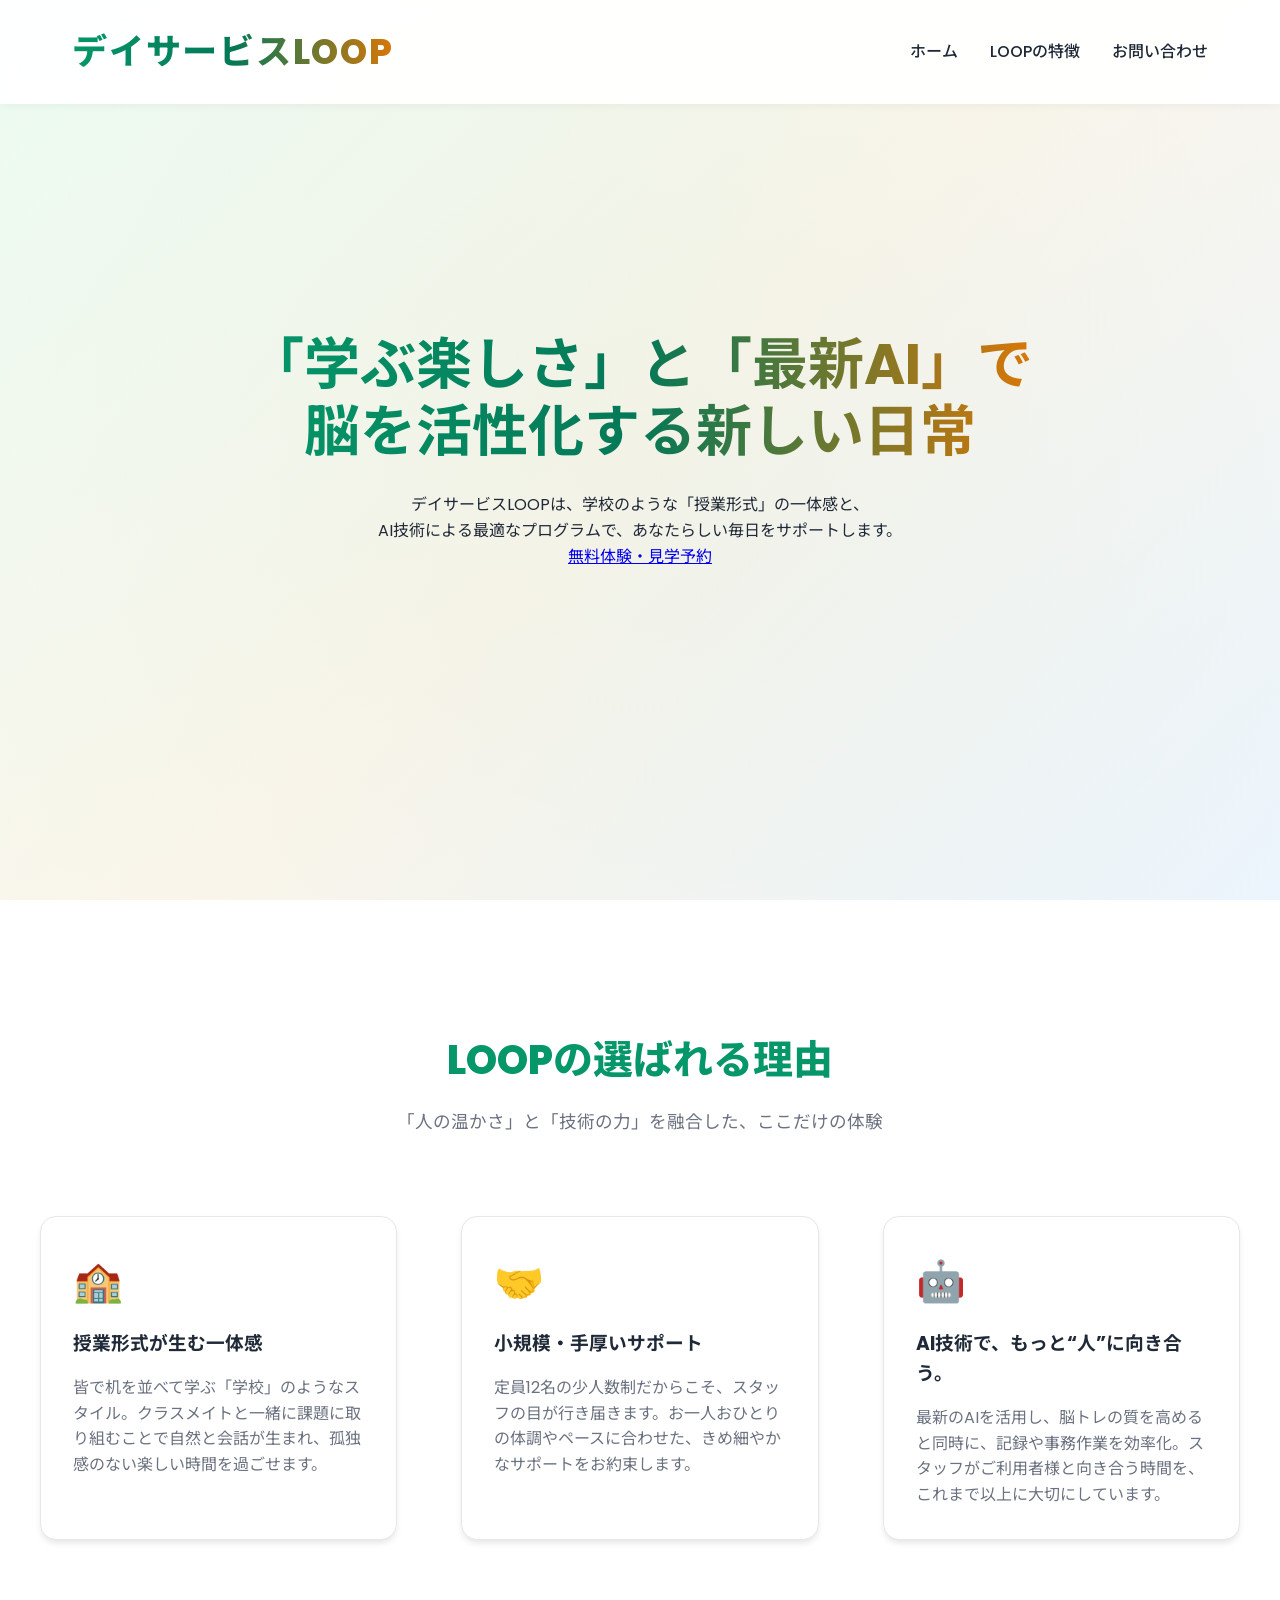
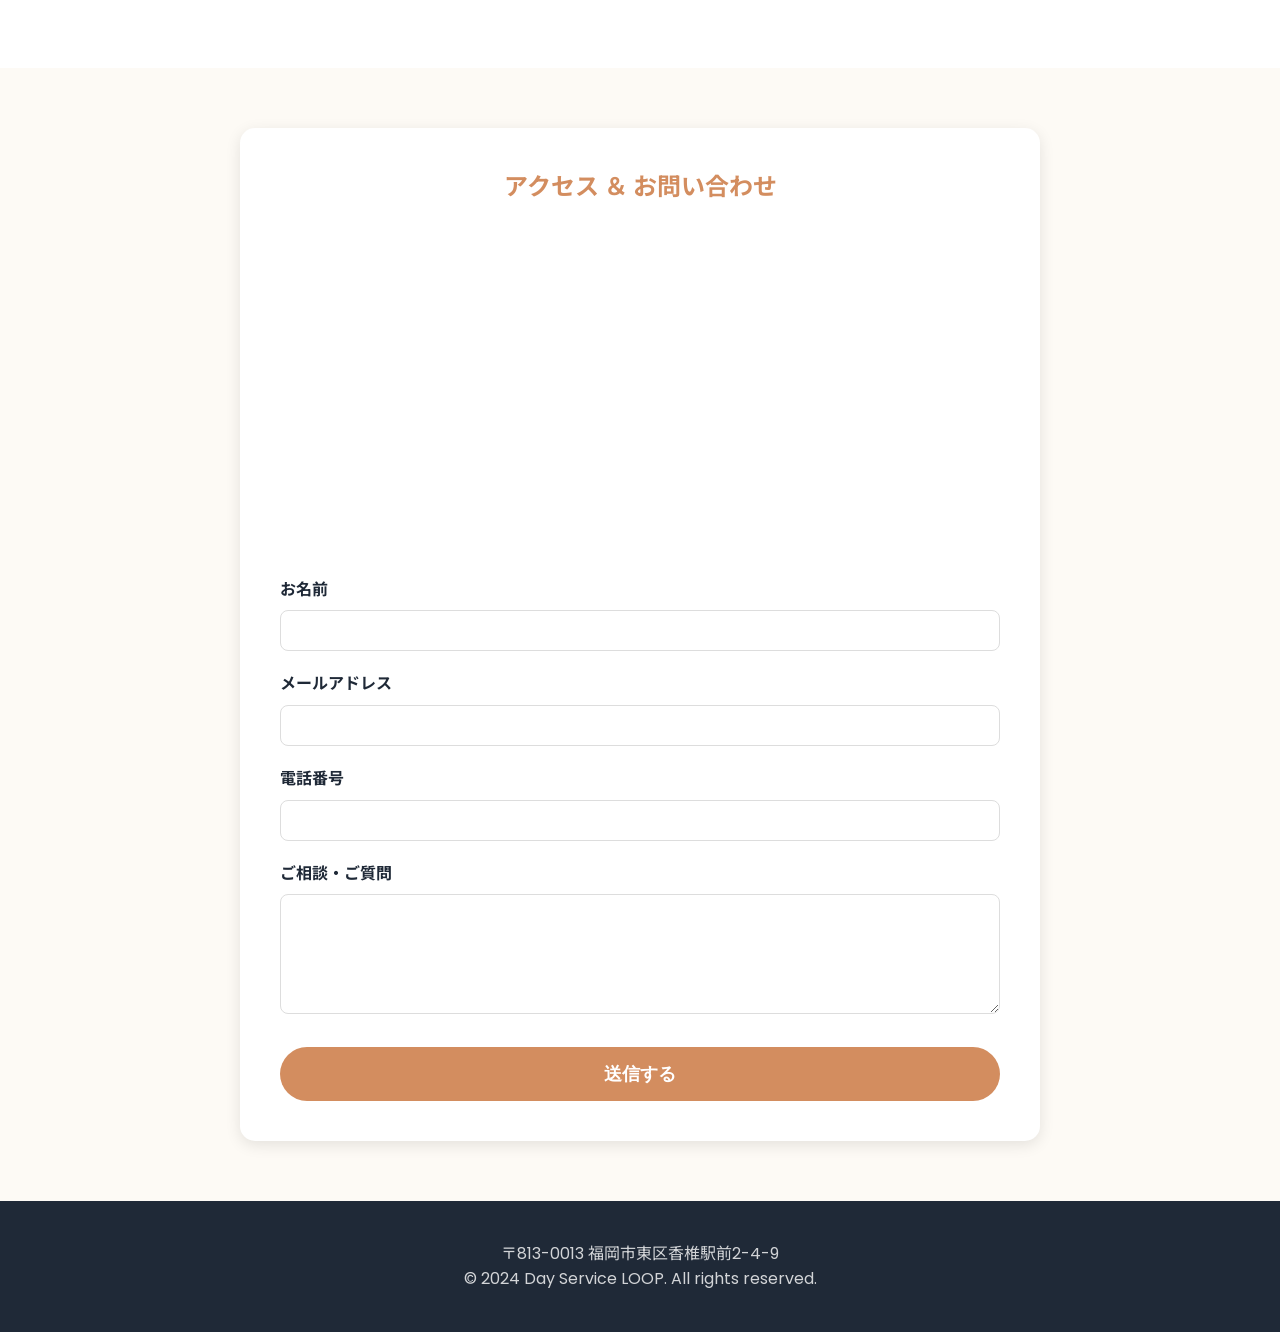
==== index.html @ e0ed84b0 "フォームID修正完了" ====
<!DOCTYPE html>
<html lang="ja">

<head>
    <meta charset="UTF-8">
    <meta name="viewport" content="width=device-width, initial-scale=1.0">
    <title>デイサービスLOOP - 授業形式で楽しく脳トレ</title>
    <meta name="description" content="デイサービスLOOPは、定員12名の小規模なデイサービスです。学校のような授業形式で行う脳トレーニングで、楽しく認知機能の維持・改善を目指します。">
    <link rel="stylesheet" href="style.css">
</head>

<body>
    <!-- Header -->
    <header>
        <nav>
            <a href="#" class="logo">デイサービスLOOP</a>
            <ul class="nav-links">
                <li><a href="#hero">ホーム</a></li>
                <li><a href="#features">LOOPの特徴</a></li>
                <li><a href="#contact">お問い合わせ</a></li>
            </ul>
        </nav>
    </header>

    <!-- Hero Section -->
    <section id="hero" class="hero">
        <div class="hero-content">
            <h1>「学ぶ楽しさ」と「最新AI」で<br>脳を活性化する新しい日常</h1>
            <p>デイサービスLOOPは、学校のような「授業形式」の一体感と、<br>AI技術による最適なプログラムで、あなたらしい毎日をサポートします。</p>
            <a href="#contact" class="cta-button">無料体験・見学予約</a>
        </div>
    </section>

    <!-- Features Section -->
    <section id="features" class="services">
        <div class="section-title">
            <h2>LOOPの選ばれる理由</h2>
            <p>「人の温かさ」と「技術の力」を融合した、ここだけの体験</p>
        </div>
        <div class="services-grid">
            <div class="service-card">
                <span class="service-icon">🏫</span>
                <h3>授業形式が生む一体感</h3>
                <p>皆で机を並べて学ぶ「学校」のようなスタイル。クラスメイトと一緒に課題に取り組むことで自然と会話が生まれ、孤独感のない楽しい時間を過ごせます。</p>
            </div>
            <div class="service-card">
                <span class="service-icon">🤝</span>
                <h3>小規模・手厚いサポート</h3>
                <p>定員12名の少人数制だからこそ、スタッフの目が行き届きます。お一人おひとりの体調やペースに合わせた、きめ細やかなサポートをお約束します。</p>
            </div>
            <div class="service-card">
                <span class="service-icon">🤖</span>
                <h3>AI技術で、もっと“人”に向き合う。</h3>
                <p>最新のAIを活用し、脳トレの質を高めると同時に、記録や事務作業を効率化。スタッフがご利用者様と向き合う時間を、これまで以上に大切にしています。</p>
            </div>
        </div>
    </section>

    <!-- Contact Section -->
    <section id="contact" style="padding: 60px 20px; background-color: #fdfaf5;">
        <div
            style="max-width: 800px; margin: 0 auto; background: #fff; padding: 40px; border-radius: 15px; box-shadow: 0 4px 15px rgba(0,0,0,0.1);">
            <h2 style="text-align: center; color: #d38d5f; margin-bottom: 30px; font-size: 24px;">アクセス ＆ お問い合わせ</h2>

            <div style="margin-bottom: 40px; border-radius: 10px; overflow: hidden; height: 300px;">
                <iframe
                    src="https://www.google.com/maps/embed?pb=!1m18!1m12!1m3!1d3321.439832743849!2d130.4435858763566!3d33.64574973873499!2m3!1f0!2f0!3f0!3m2!1i1024!2i768!4f13.1!3m3!1m2!1s0x35418e2689ca589b%3A0xc3f6050a41707018!2z44CSODEzLTAwMTMg56aP5bKh55yM56aP5bKh5biC5p2x5Yy66aaZ5q椎6aeF5YmN77yS5LiB55uu77yU4oiS77yZ!5e0!3m2!1sja!2sjp!4v1715844444444!5m2!1sja!2sjp"
                    width="100%" height="100%" style="border:0;" allowfullscreen="" loading="lazy"></iframe>
            </div>

            <form action="https://formspree.io/f/mdalvrkq" method="POST">
                <div style="margin-bottom: 20px;">
                    <label style="display: block; margin-bottom: 8px; font-weight: bold;">お名前</label>
                    <input type="text" name="name" required
                        style="width: 100%; padding: 12px; border: 1px solid #ddd; border-radius: 8px; box-sizing: border-box;">
                </div>
                <div style="margin-bottom: 20px;">
                    <label style="display: block; margin-bottom: 8px; font-weight: bold;">メールアドレス</label>
                    <input type="email" name="email" required
                        style="width: 100%; padding: 12px; border: 1px solid #ddd; border-radius: 8px; box-sizing: border-box;">
                </div>
                <div style="margin-bottom: 20px;">
                    <label style="display: block; margin-bottom: 8px; font-weight: bold;">電話番号</label>
                    <input type="tel" name="tel"
                        style="width: 100%; padding: 12px; border: 1px solid #ddd; border-radius: 8px; box-sizing: border-box;">
                </div>
                <div style="margin-bottom: 25px;">
                    <label style="display: block; margin-bottom: 8px; font-weight: bold;">ご相談・ご質問</label>
                    <textarea name="message" required
                        style="width: 100%; padding: 12px; border: 1px solid #ddd; border-radius: 8px; height: 120px; box-sizing: border-box;"></textarea>
                </div>
                <button type="submit"
                    style="width: 100%; padding: 15px; background-color: #d38d5f; color: white; border: none; border-radius: 30px; font-size: 18px; font-weight: bold; cursor: pointer;">送信する</button>
            </form>
        </div>
    </section>

    <footer style="padding: 40px 20px; text-align: center;">
        <p>〒813-0013 福岡市東区香椎駅前2-4-9</p>
        <p>&copy; 2024 Day Service LOOP. All rights reserved.</p>
    </footer>
</body>

</html>
---- style.css ----
@import url('https://fonts.googleapis.com/css2?family=Noto+Sans+JP:wght@400;500;700&family=Poppins:wght@400;600;700&display=swap');

:root {
    --primary-color: #059669;
    /* Trustworthy Green */
    --secondary-color: #047857;
    --accent-color: #d97706;
    /* Active Orange */
    --text-color: #1f2937;
    --bg-color: #ffffff;
    --light-bg: #f0fdf4;
    /* Light green tint */
    --white: #ffffff;
    --transition: all 0.3s ease;
}

* {
    margin: 0;
    padding: 0;
    box-sizing: border-box;
}

body {
    font-family: 'Poppins', 'Noto Sans JP', sans-serif;
    color: var(--text-color);
    line-height: 1.6;
    overflow-x: hidden;
}

/* Header */
header {
    position: fixed;
    top: 0;
    width: 100%;
    background-color: rgba(255, 255, 255, 0.95);
    backdrop-filter: blur(10px);
    box-shadow: 0 1px 10px rgba(0, 0, 0, 0.05);
    z-index: 1000;
}

nav {
    display: flex;
    justify-content: space-between;
    align-items: center;
    max-width: 1200px;
    margin: 0 auto;
    padding: 1rem 2rem;
}

.logo {
    font-size: 2.2rem;
    font-weight: 800;
    text-decoration: none;
    background: linear-gradient(to right, var(--primary-color), var(--secondary-color), var(--accent-color));
    -webkit-background-clip: text;
    background-clip: text;
    -webkit-text-fill-color: transparent;
    letter-spacing: 0.05em;
    padding: 0.5rem 0;
}

.nav-links {
    display: flex;
    list-style: none;
    gap: 2rem;
}

.nav-links a {
    text-decoration: none;
    color: var(--text-color);
    font-weight: 500;
    transition: var(--transition);
}

.nav-links a:hover {
    color: var(--primary-color);
}

/* Hero Section */
.hero {
    height: 100vh;
    display: flex;
    align-items: center;
    justify-content: center;
    background: linear-gradient(135deg, #f0fdf4 0%, #fff7ed 50%, #eff6ff 100%);
    text-align: center;
    padding: 0 2rem;
    position: relative;
    overflow: hidden;
}

.hero::before {
    content: '';
    position: absolute;
    top: -50%;
    left: -50%;
    width: 200%;
    height: 200%;
    background: radial-gradient(circle, rgba(5, 150, 105, 0.05) 0%, transparent 70%);
    z-index: 0;
    pointer-events: none;
}

.hero-content {
    position: relative;
    z-index: 1;
}

.hero-content h1 {
    font-size: 3.5rem;
    margin-bottom: 1rem;
    background: linear-gradient(to right, var(--primary-color), var(--secondary-color), var(--accent-color));
    -webkit-background-clip: text;
    background-clip: text;
    -webkit-text-fill-color: transparent;
    line-height: 1.2;
    padding-bottom: 0.2em;
    /* 文字切れ防止 */
}

/* ... (省略) ... */

/* Services */
.services {
    background-color: var(--white);
    position: relative;
    padding: 8rem 2rem;
}

.services-grid {
    display: grid;
    grid-template-columns: repeat(auto-fit, minmax(280px, 1fr));
    gap: 4rem;
    max-width: 1200px;
    margin: 0 auto;
}

.service-card {
    padding: 2rem;
    background: var(--white);
    border-radius: 1rem;
    box-shadow: 0 4px 6px -1px rgba(0, 0, 0, 0.1);
    transition: var(--transition);
    border: 1px solid #e5e7eb;
}

.service-card:hover {
    transform: translateY(-5px);
    box-shadow: 0 10px 15px -3px rgba(0, 0, 0, 0.1);
}

.service-icon {
    font-size: 2.5rem;
    margin-bottom: 1rem;
    display: block;
}

.service-card h3 {
    margin-bottom: 1rem;
    color: var(--text-color);
}

.service-card p {
    color: #6b7280;
}

/* Contact */
.contact {
    background-color: var(--light-bg);
    padding: 8rem 2rem;
}

.section-title {
    text-align: center;
    margin-bottom: 5rem;
    max-width: 800px;
    margin-left: auto;
    margin-right: auto;
}

.section-title h2 {
    font-size: 2.5rem;
    color: var(--primary-color);
    margin-bottom: 1rem;
    font-weight: 800;
}

.section-title p {
    color: #6b7280;
    font-size: 1.1rem;
}

.address-box {
    background: var(--white);
    padding: 1.5rem 3rem;
    border-radius: 3rem;
    box-shadow: 0 4px 6px -1px rgba(0, 0, 0, 0.05);
    display: inline-block;
    margin-top: 2rem;
    border: 2px solid var(--primary-color);
}

.map-container {
    margin-top: 2rem;
    border-radius: 1rem;
    overflow: hidden;
    box-shadow: 0 4px 6px -1px rgba(0, 0, 0, 0.1);
    max-width: 800px;
    margin-left: auto;
    margin-right: auto;
}

.address-box p {
    font-weight: 700;
    font-size: 1.25rem;
    color: var(--text-color);
    margin: 0;
}

.contact-container {
    max-width: 600px;
    margin: 0 auto;
    background: var(--white);
    padding: 4rem;
    border-radius: 1rem;
    box-shadow: 0 4px 6px -1px rgba(0, 0, 0, 0.05);
}

.form-group {
    margin-bottom: 1.5rem;
}

.form-group label {
    display: block;
    margin-bottom: 0.5rem;
    font-weight: 500;
}

.form-group input,
.form-group textarea {
    width: 100%;
    padding: 0.75rem;
    border: 1px solid #d1d5db;
    border-radius: 0.5rem;
    font-family: inherit;
    transition: var(--transition);
}

.form-group input:focus,
.form-group textarea:focus {
    outline: none;
    border-color: var(--primary-color);
    box-shadow: 0 0 0 3px rgba(37, 99, 235, 0.1);
}

.submit-btn {
    width: 100%;
    padding: 1rem;
    background-color: var(--primary-color);
    color: var(--white);
    border: none;
    border-radius: 0.5rem;
    font-weight: 600;
    cursor: pointer;
    transition: var(--transition);
}

.submit-btn:hover {
    background-color: var(--secondary-color);
}

/* Footer */
footer {
    background-color: var(--text-color);
    color: var(--white);
    padding: 3rem 2rem;
    text-align: center;
}

footer p {
    opacity: 0.8;
}

/* Responsive */
@media (max-width: 768px) {
    .hero-content h1 {
        font-size: 2.5rem;
    }

    .nav-links {
        display: none;
        /* Mobile menu implementation would go here */
    }

    .contact-container {
        padding: 2rem;
    }
}
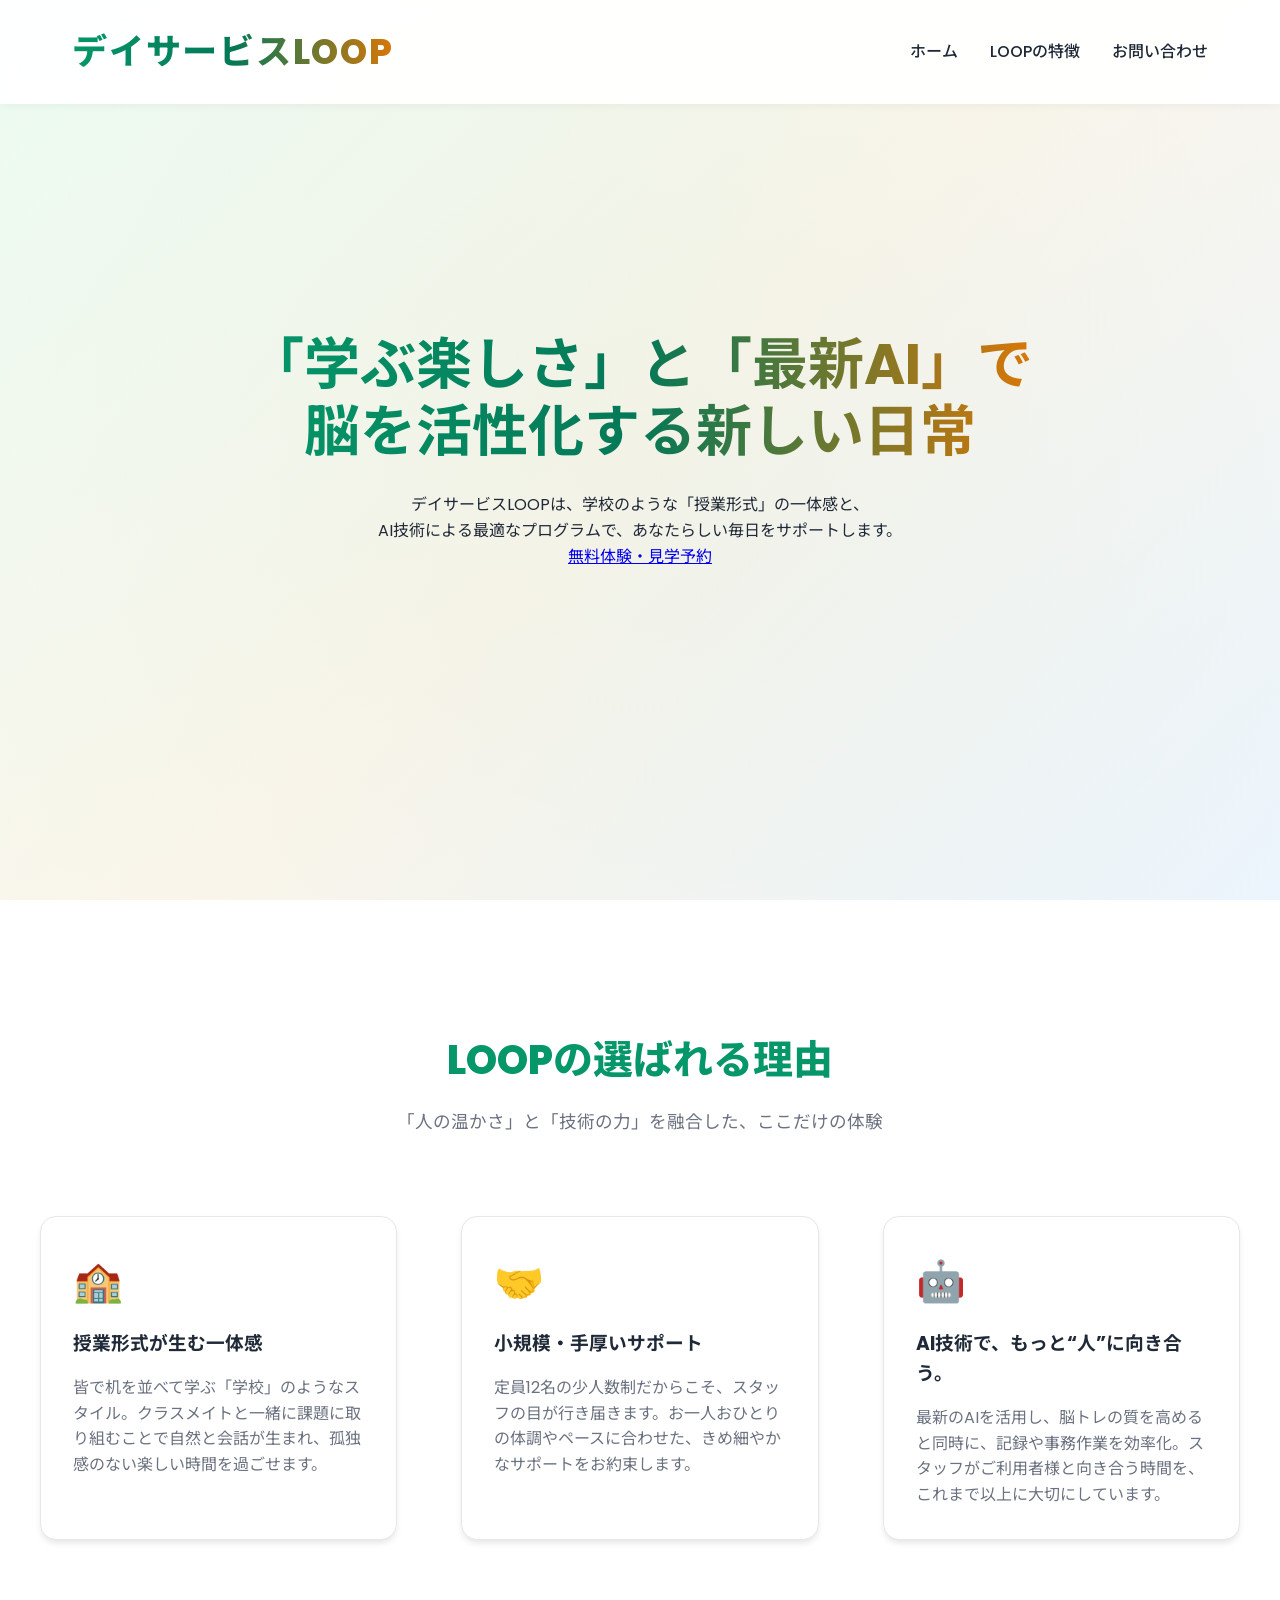
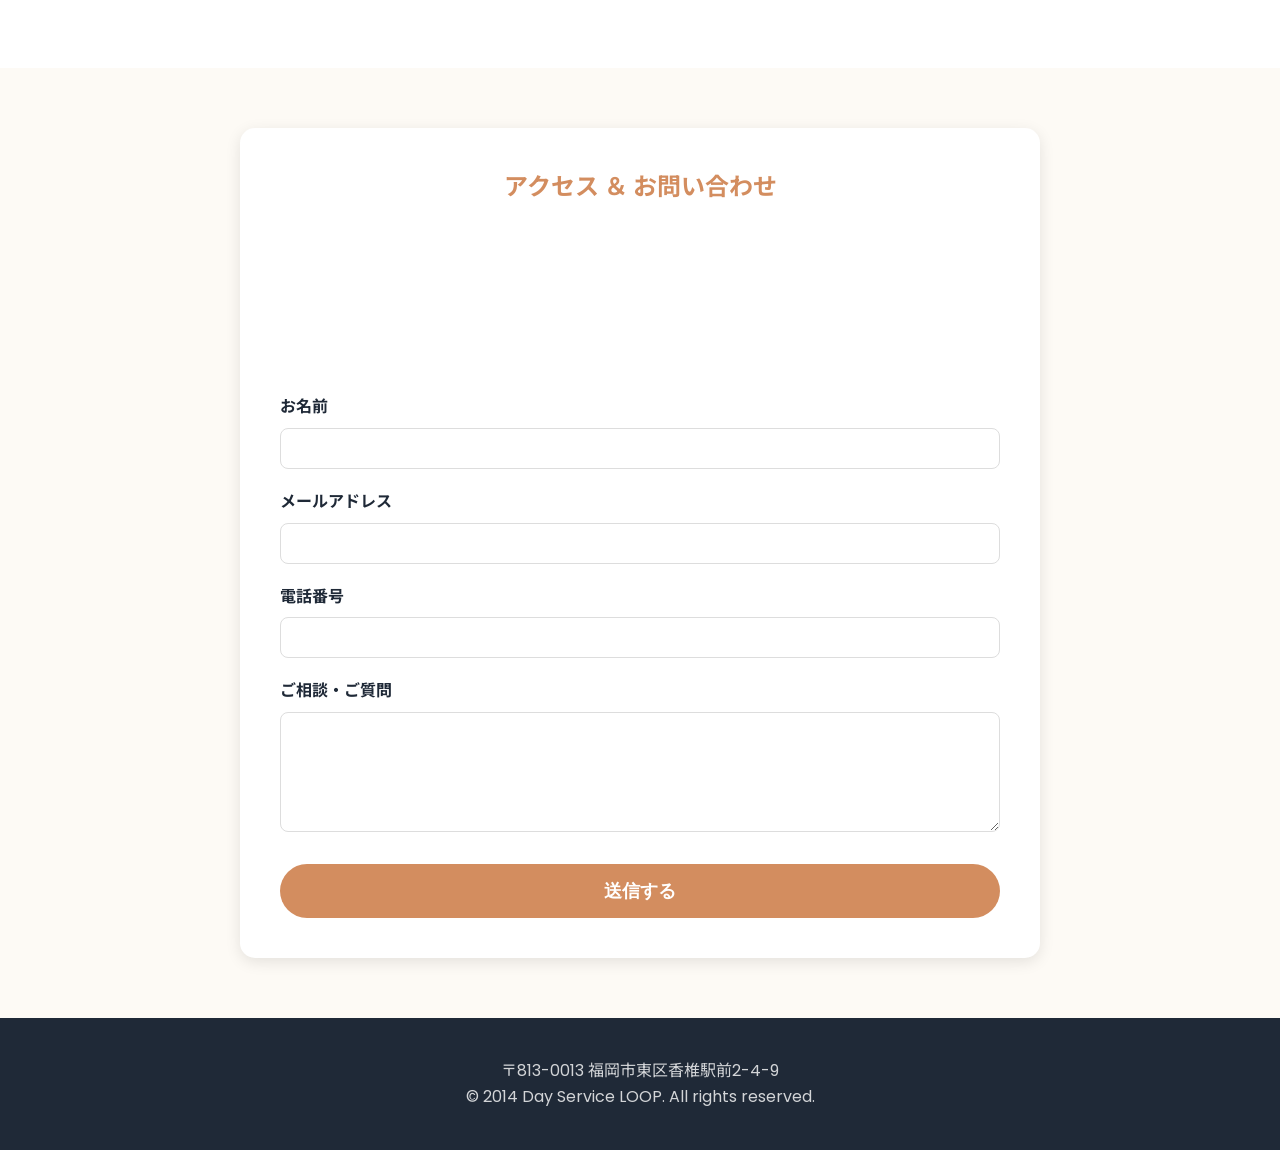
==== commit 15b03a4b: "地図の修正" ====
--- a/index.html
+++ b/index.html
@@ -25,7 +25,7 @@
     <!-- Hero Section -->
     <section id="hero" class="hero">
         <div class="hero-content">
-            <h1>「学ぶ楽しさ」と「最新AI」で<br>脳を活性化する新しい日常</h1>
+            <h1>「学ぶ楽しさ」と「最新AI」で<br>脳を活性化する<br class="mobile-br">新しい日常</h1>
             <p>デイサービスLOOPは、学校のような「授業形式」の一体感と、<br>AI技術による最適なプログラムで、あなたらしい毎日をサポートします。</p>
             <a href="#contact" class="cta-button">無料体験・見学予約</a>
         </div>
@@ -62,11 +62,10 @@
             style="max-width: 800px; margin: 0 auto; background: #fff; padding: 40px; border-radius: 15px; box-shadow: 0 4px 15px rgba(0,0,0,0.1);">
             <h2 style="text-align: center; color: #d38d5f; margin-bottom: 30px; font-size: 24px;">アクセス ＆ お問い合わせ</h2>
 
-            <div style="margin-bottom: 40px; border-radius: 10px; overflow: hidden; height: 300px;">
-                <iframe
-                    src="https://www.google.com/maps/embed?pb=!1m18!1m12!1m3!1d3321.439832743849!2d130.4435858763566!3d33.64574973873499!2m3!1f0!2f0!3f0!3m2!1i1024!2i768!4f13.1!3m3!1m2!1s0x35418e2689ca589b%3A0xc3f6050a41707018!2z44CSODEzLTAwMTMg56aP5bKh55yM56aP5bKh5biC5p2x5Yy66aaZ5q椎6aeF5YmN77yS5LiB55uu77yU4oiS77yZ!5e0!3m2!1sja!2sjp!4v1715844444444!5m2!1sja!2sjp"
-                    width="100%" height="100%" style="border:0;" allowfullscreen="" loading="lazy"></iframe>
-            </div>
+            <iframe
+                src="https://www.google.com/maps/embed?pb=!1m18!1m12!1m3!1d3320.964122526223!2d130.43857979999999!3d33.6580915!2m3!1f0!2f0!3f0!3m2!1i1024!2i768!4f13.1!3m3!1m2!1s0x35418f226734ac13%3A0x6f655219309e47cc!2z44CSODEzLTAwMTMg56aP5bKh55yM56aP5bKh5biC5p2x5Yy66aaZ5qSO6aeF5YmN77yS5LiB55uu77yU4oiS77yZIOODh-OCpOOCteODvOODk-OCueOBquOBi-OCgOOCiQ!5e0!3m2!1sja!2sjp!4v1773125485740!5m2!1sja!2sjp"
+                width="100%" height="100%" style="border:0;" allowfullscreen="" loading="lazy"
+                referrerpolicy="no-referrer-when-downgrade"></iframe>
 
             <form action="https://formspree.io/f/mdalvrkq" method="POST">
                 <div style="margin-bottom: 20px;">
@@ -97,7 +96,7 @@
 
     <footer style="padding: 40px 20px; text-align: center;">
         <p>〒813-0013 福岡市東区香椎駅前2-4-9</p>
-        <p>&copy; 2024 Day Service LOOP. All rights reserved.</p>
+        <p>&copy; 2014 Day Service LOOP. All rights reserved.</p>
     </footer>
 </body>
 
--- a/style.css
+++ b/style.css
@@ -115,7 +115,10 @@
     -webkit-text-fill-color: transparent;
     line-height: 1.2;
     padding-bottom: 0.2em;
-    /* 文字切れ防止 */
+}
+
+.mobile-br {
+    display: none;
 }
 
 /* ... (省略) ... */
@@ -287,6 +290,10 @@
         font-size: 2.5rem;
     }
 
+    .mobile-br {
+        display: block;
+    }
+
     .nav-links {
         display: none;
         /* Mobile menu implementation would go here */
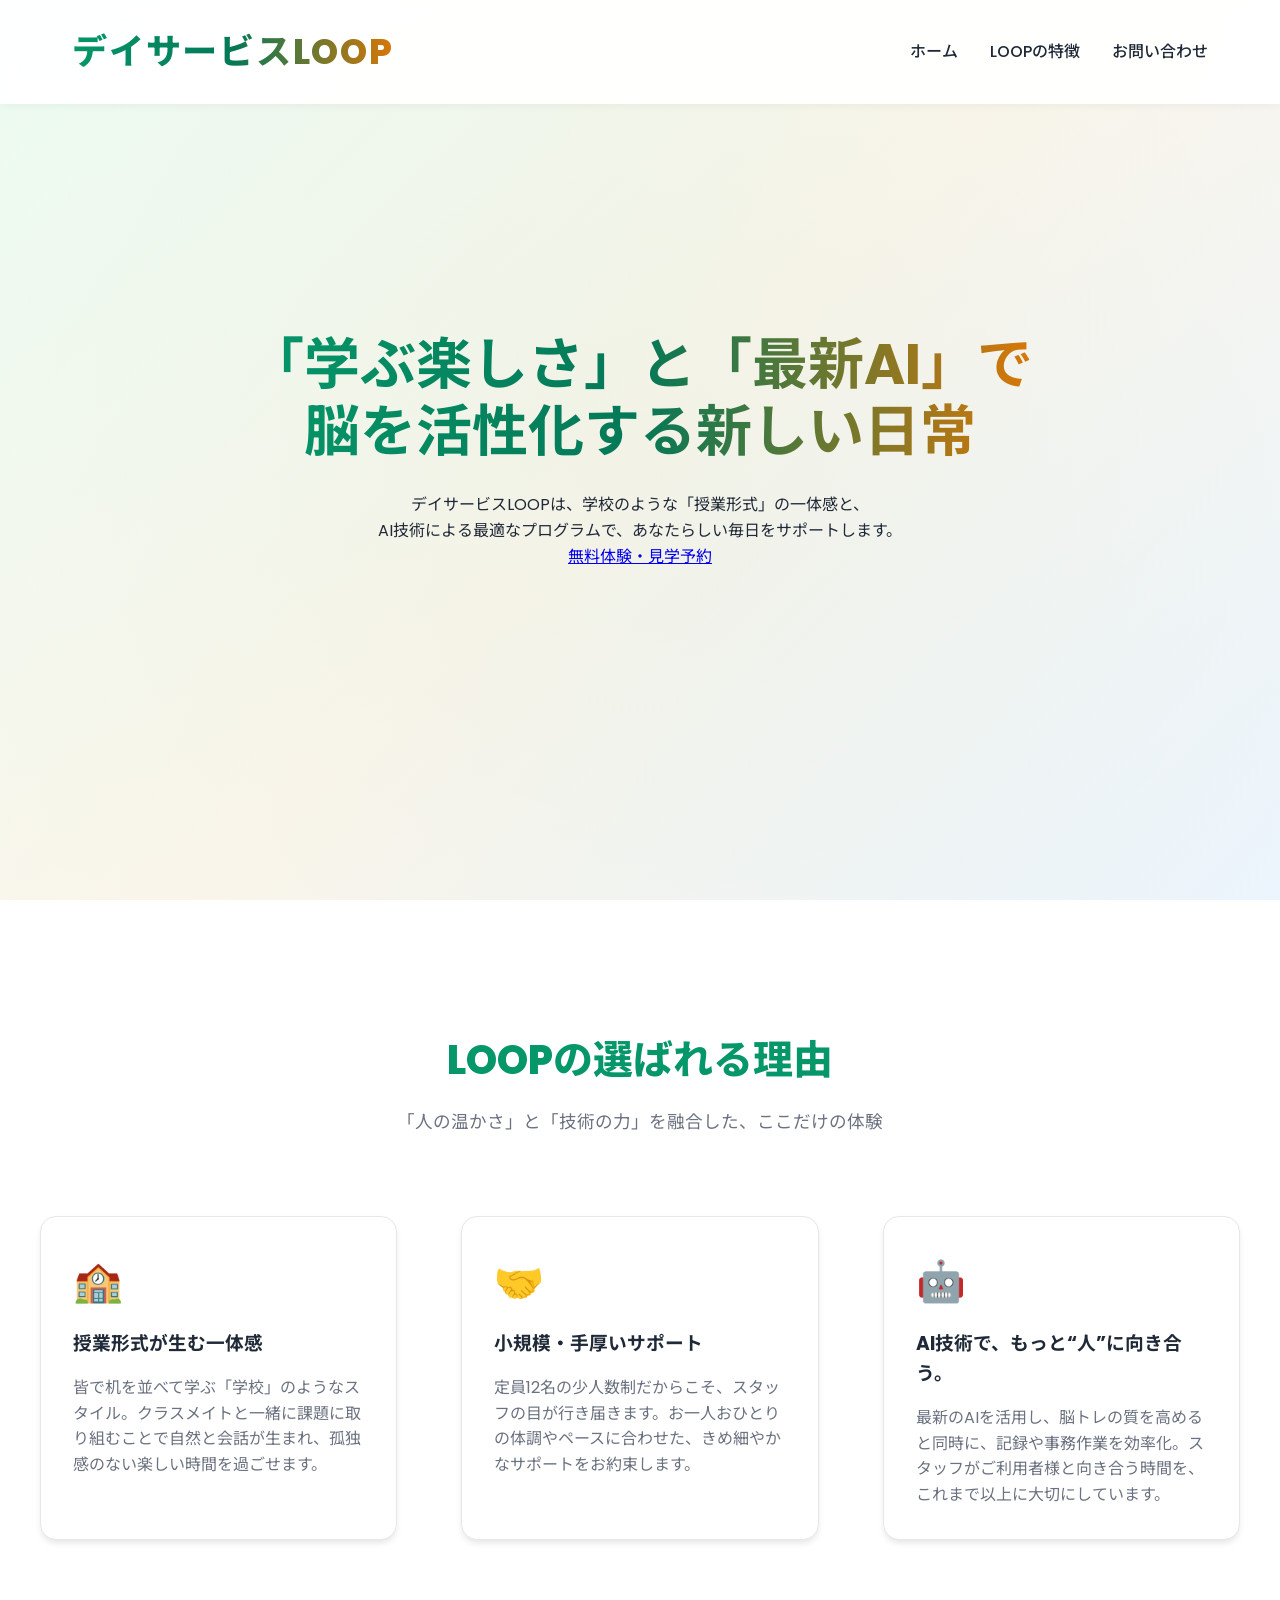
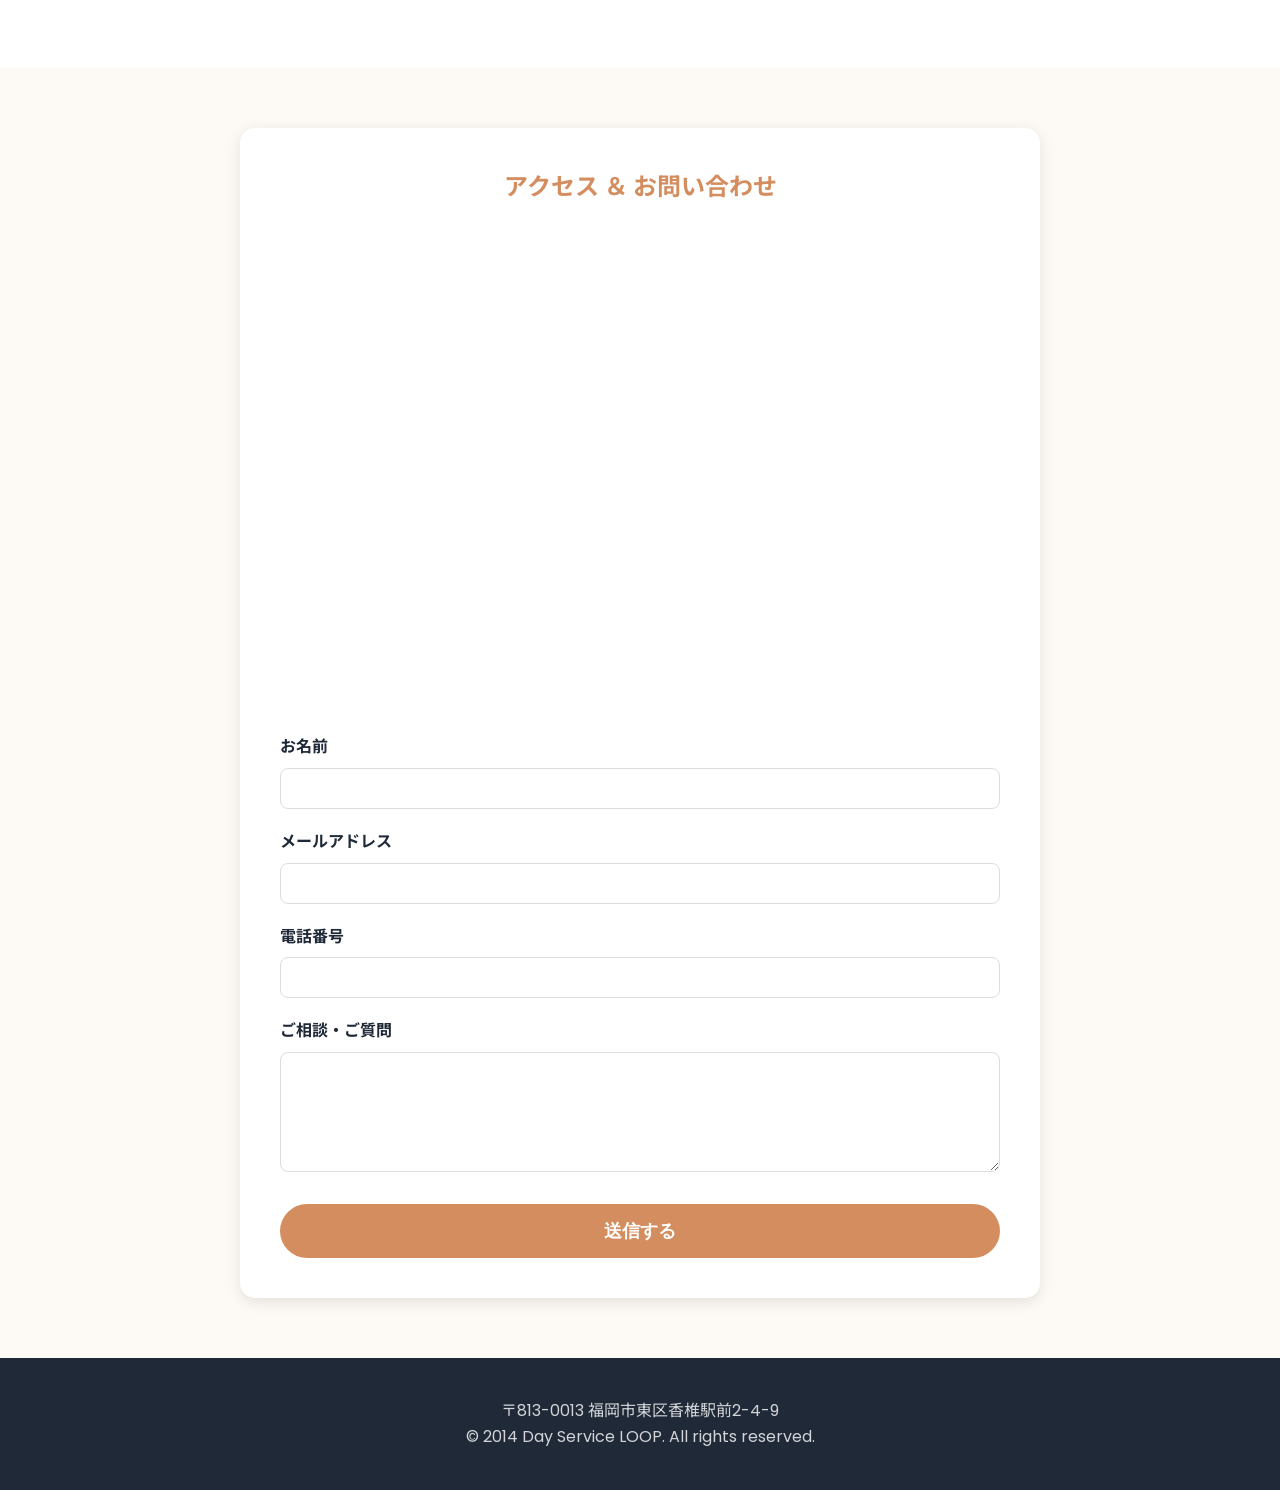
==== commit 81b909f4: "Merge branch 'main' of https://github.com/sinoanday-netizen/ai-dayservice" ====
--- a/index.html
+++ b/index.html
@@ -62,10 +62,17 @@
             style="max-width: 800px; margin: 0 auto; background: #fff; padding: 40px; border-radius: 15px; box-shadow: 0 4px 15px rgba(0,0,0,0.1);">
             <h2 style="text-align: center; color: #d38d5f; margin-bottom: 30px; font-size: 24px;">アクセス ＆ お問い合わせ</h2>
 
+
             <iframe
                 src="https://www.google.com/maps/embed?pb=!1m18!1m12!1m3!1d3320.964122526223!2d130.43857979999999!3d33.6580915!2m3!1f0!2f0!3f0!3m2!1i1024!2i768!4f13.1!3m3!1m2!1s0x35418f226734ac13%3A0x6f655219309e47cc!2z44CSODEzLTAwMTMg56aP5bKh55yM56aP5bKh5biC5p2x5Yy66aaZ5qSO6aeF5YmN77yS5LiB55uu77yU4oiS77yZIOODh-OCpOOCteODvOODk-OCueOBquOBi-OCgOOCiQ!5e0!3m2!1sja!2sjp!4v1773125485740!5m2!1sja!2sjp"
                 width="100%" height="100%" style="border:0;" allowfullscreen="" loading="lazy"
                 referrerpolicy="no-referrer-when-downgrade"></iframe>
+            <div style="margin-bottom: 40px; border-radius: 10px; overflow: hidden; height: 300px;">
+                <iframe
+                    src="https://www.google.com/maps/embed?pb=!1m18!1m12!1m3!1d3320.9161706173076!2d130.4385798!3d33.6580915!2m3!1f0!2f0!3f0!3m2!1i1024!2i768!4f13.1!3m3!1m2!1s0x35418fe4e76d97c5%3A0xc66519f727c0062a!2z44OH44Kk44K144O844OT44K5TE9PUA!5e0!3m2!1sja!2sjp!4v1741598200000!5m2!1sja!2sjp"
+                    width="100%" height="450" style="border:0;" allowfullscreen="" loading="lazy"
+                    referrerpolicy="no-referrer-when-downgrade"></iframe>
+            </div>
 
             <form action="https://formspree.io/f/mdalvrkq" method="POST">
                 <div style="margin-bottom: 20px;">
@@ -100,4 +107,5 @@
     </footer>
 </body>
 
+
 </html>
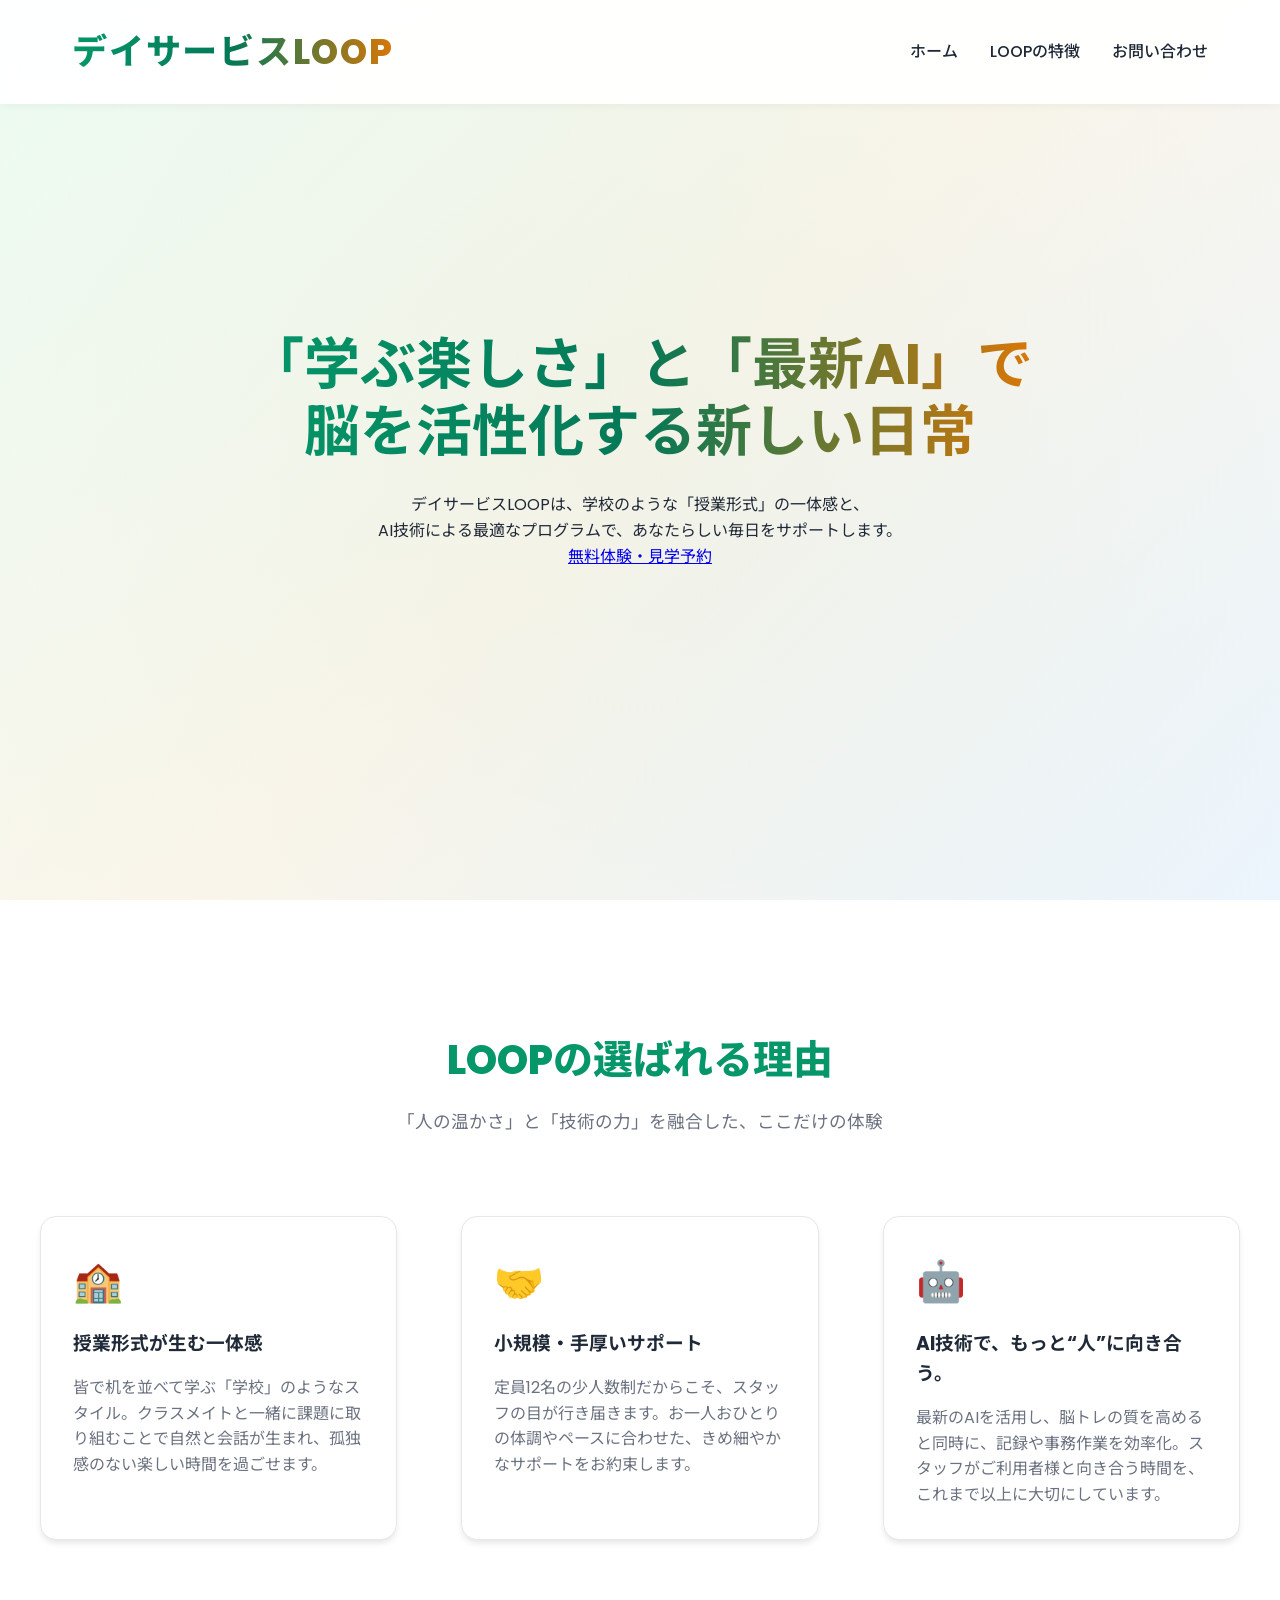
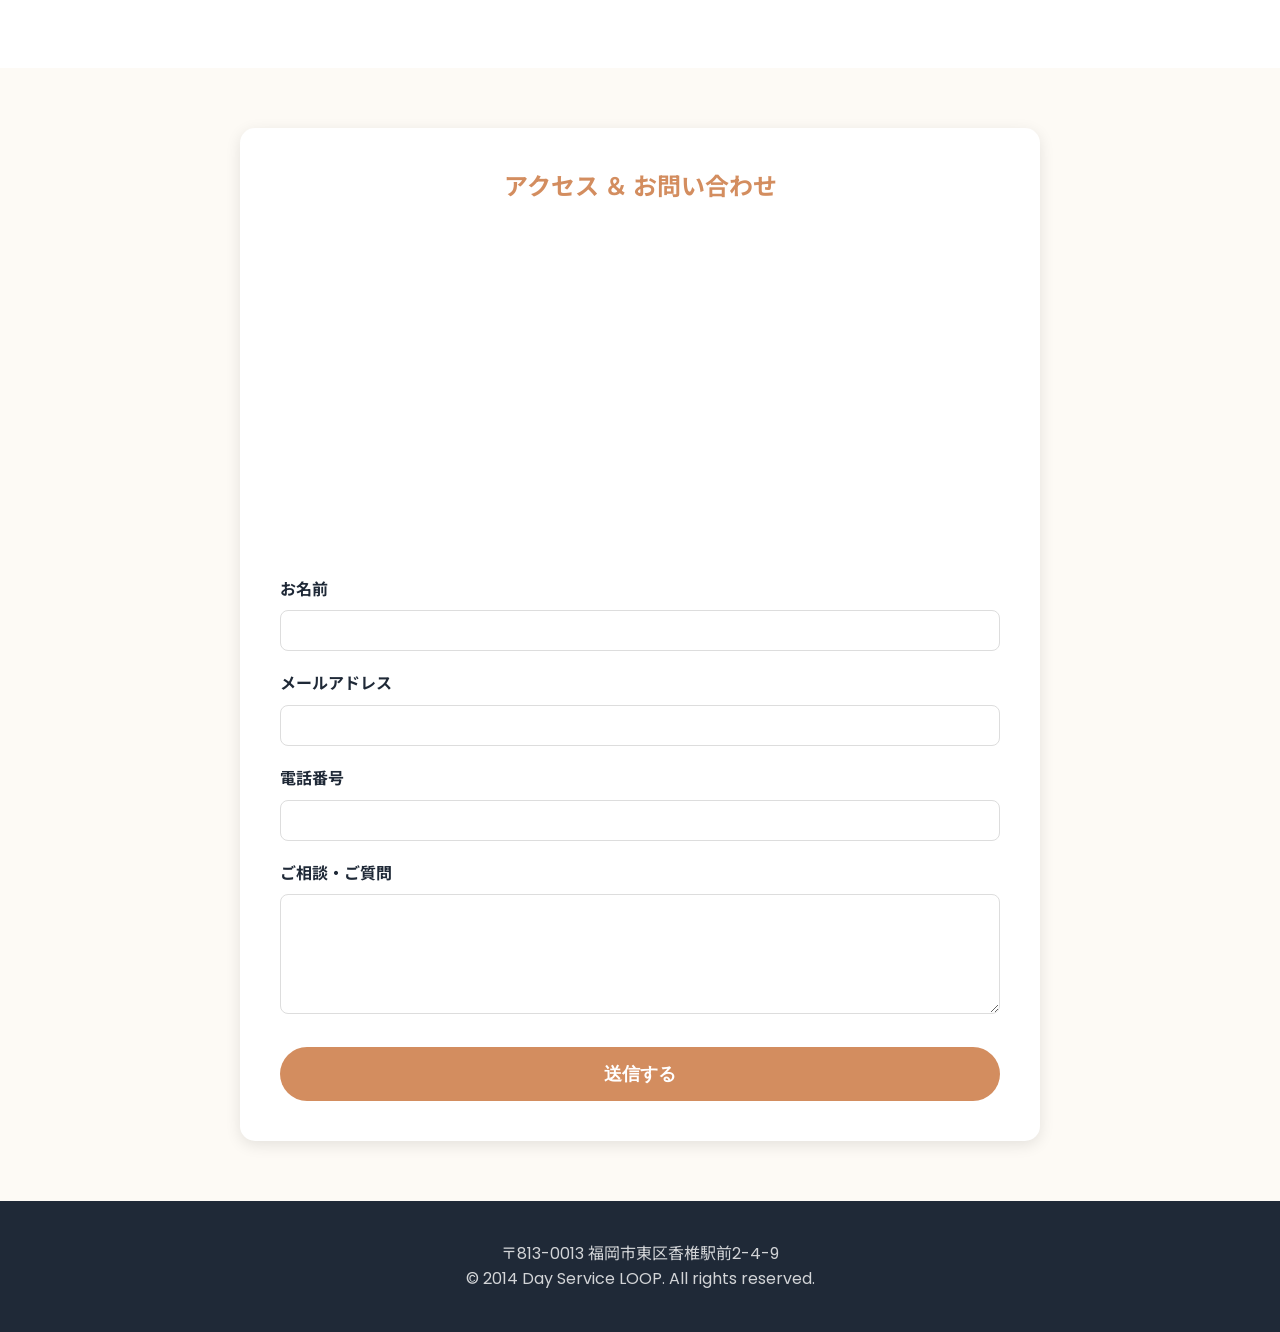
==== commit 9c156c76: "地図の修正" ====
--- a/index.html
+++ b/index.html
@@ -63,10 +63,6 @@
             <h2 style="text-align: center; color: #d38d5f; margin-bottom: 30px; font-size: 24px;">アクセス ＆ お問い合わせ</h2>
 
 
-            <iframe
-                src="https://www.google.com/maps/embed?pb=!1m18!1m12!1m3!1d3320.964122526223!2d130.43857979999999!3d33.6580915!2m3!1f0!2f0!3f0!3m2!1i1024!2i768!4f13.1!3m3!1m2!1s0x35418f226734ac13%3A0x6f655219309e47cc!2z44CSODEzLTAwMTMg56aP5bKh55yM56aP5bKh5biC5p2x5Yy66aaZ5qSO6aeF5YmN77yS5LiB55uu77yU4oiS77yZIOODh-OCpOOCteODvOODk-OCueOBquOBi-OCgOOCiQ!5e0!3m2!1sja!2sjp!4v1773125485740!5m2!1sja!2sjp"
-                width="100%" height="100%" style="border:0;" allowfullscreen="" loading="lazy"
-                referrerpolicy="no-referrer-when-downgrade"></iframe>
             <div style="margin-bottom: 40px; border-radius: 10px; overflow: hidden; height: 300px;">
                 <iframe
                     src="https://www.google.com/maps/embed?pb=!1m18!1m12!1m3!1d3320.9161706173076!2d130.4385798!3d33.6580915!2m3!1f0!2f0!3f0!3m2!1i1024!2i768!4f13.1!3m3!1m2!1s0x35418fe4e76d97c5%3A0xc66519f727c0062a!2z44OH44Kk44K144O844OT44K5TE9PUA!5e0!3m2!1sja!2sjp!4v1741598200000!5m2!1sja!2sjp"
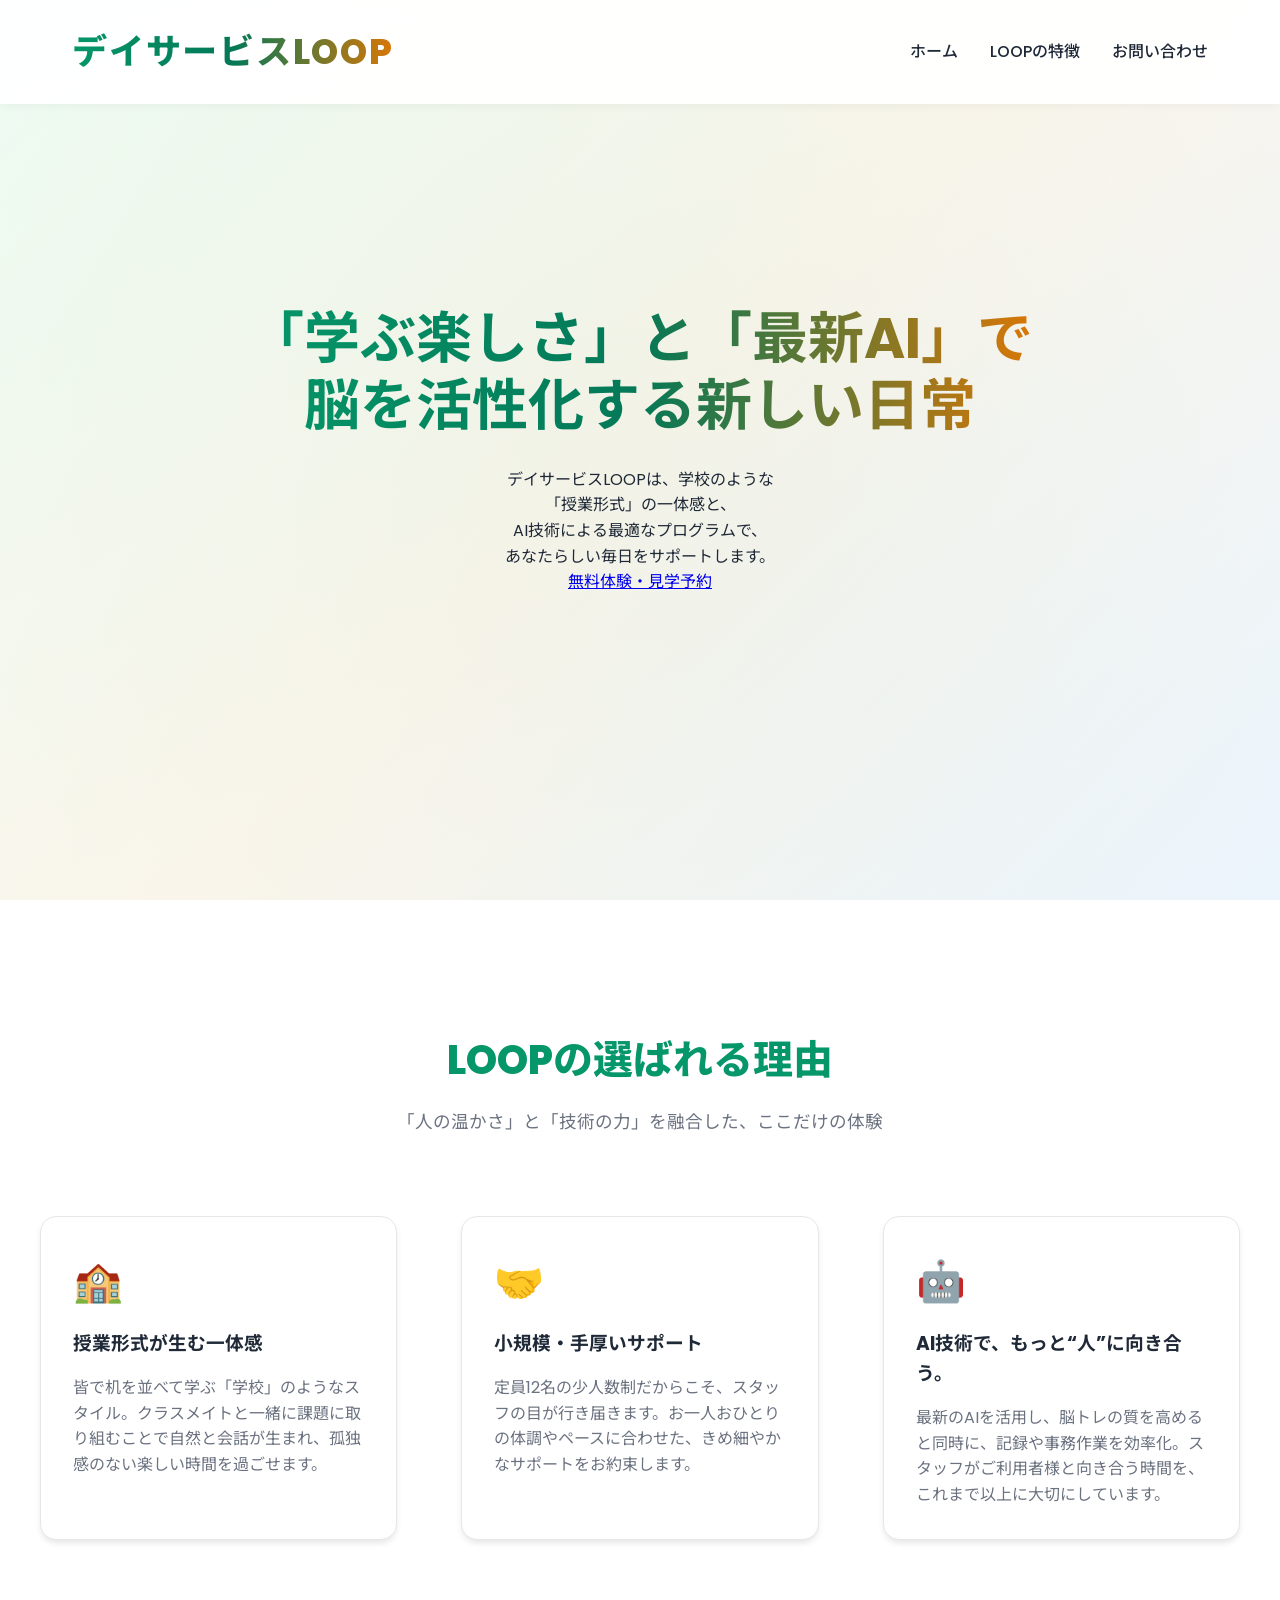
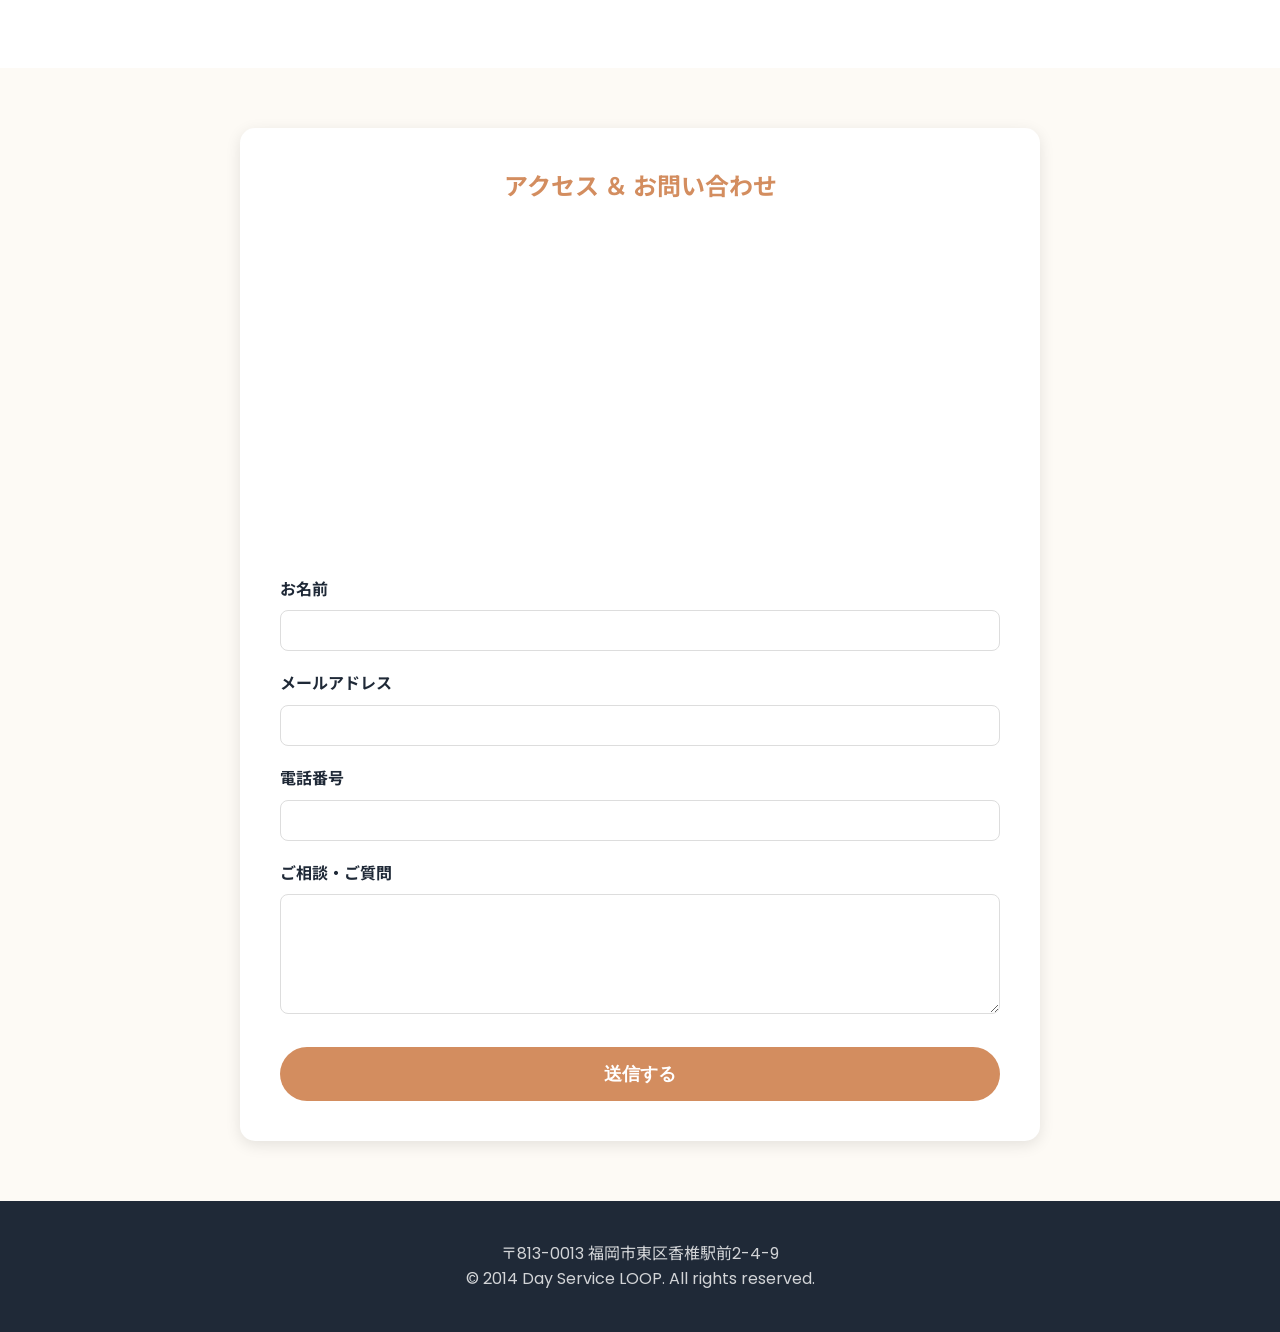
==== commit 907b8001: "改行修正" ====
--- a/index.html
+++ b/index.html
@@ -26,7 +26,12 @@
     <section id="hero" class="hero">
         <div class="hero-content">
             <h1>「学ぶ楽しさ」と「最新AI」で<br>脳を活性化する<br class="mobile-br">新しい日常</h1>
-            <p>デイサービスLOOPは、学校のような「授業形式」の一体感と、<br>AI技術による最適なプログラムで、あなたらしい毎日をサポートします。</p>
+            <p>
+                デイサービスLOOPは、学校のような<br>
+                <span style="display:inline-block;">「授業形式」の一体感と、</span><br>
+                AI技術による最適なプログラムで、<br>
+                <span style="display:inline-block;">あなたらしい毎日をサポートします。</span>
+            </p>
             <a href="#contact" class="cta-button">無料体験・見学予約</a>
         </div>
     </section>
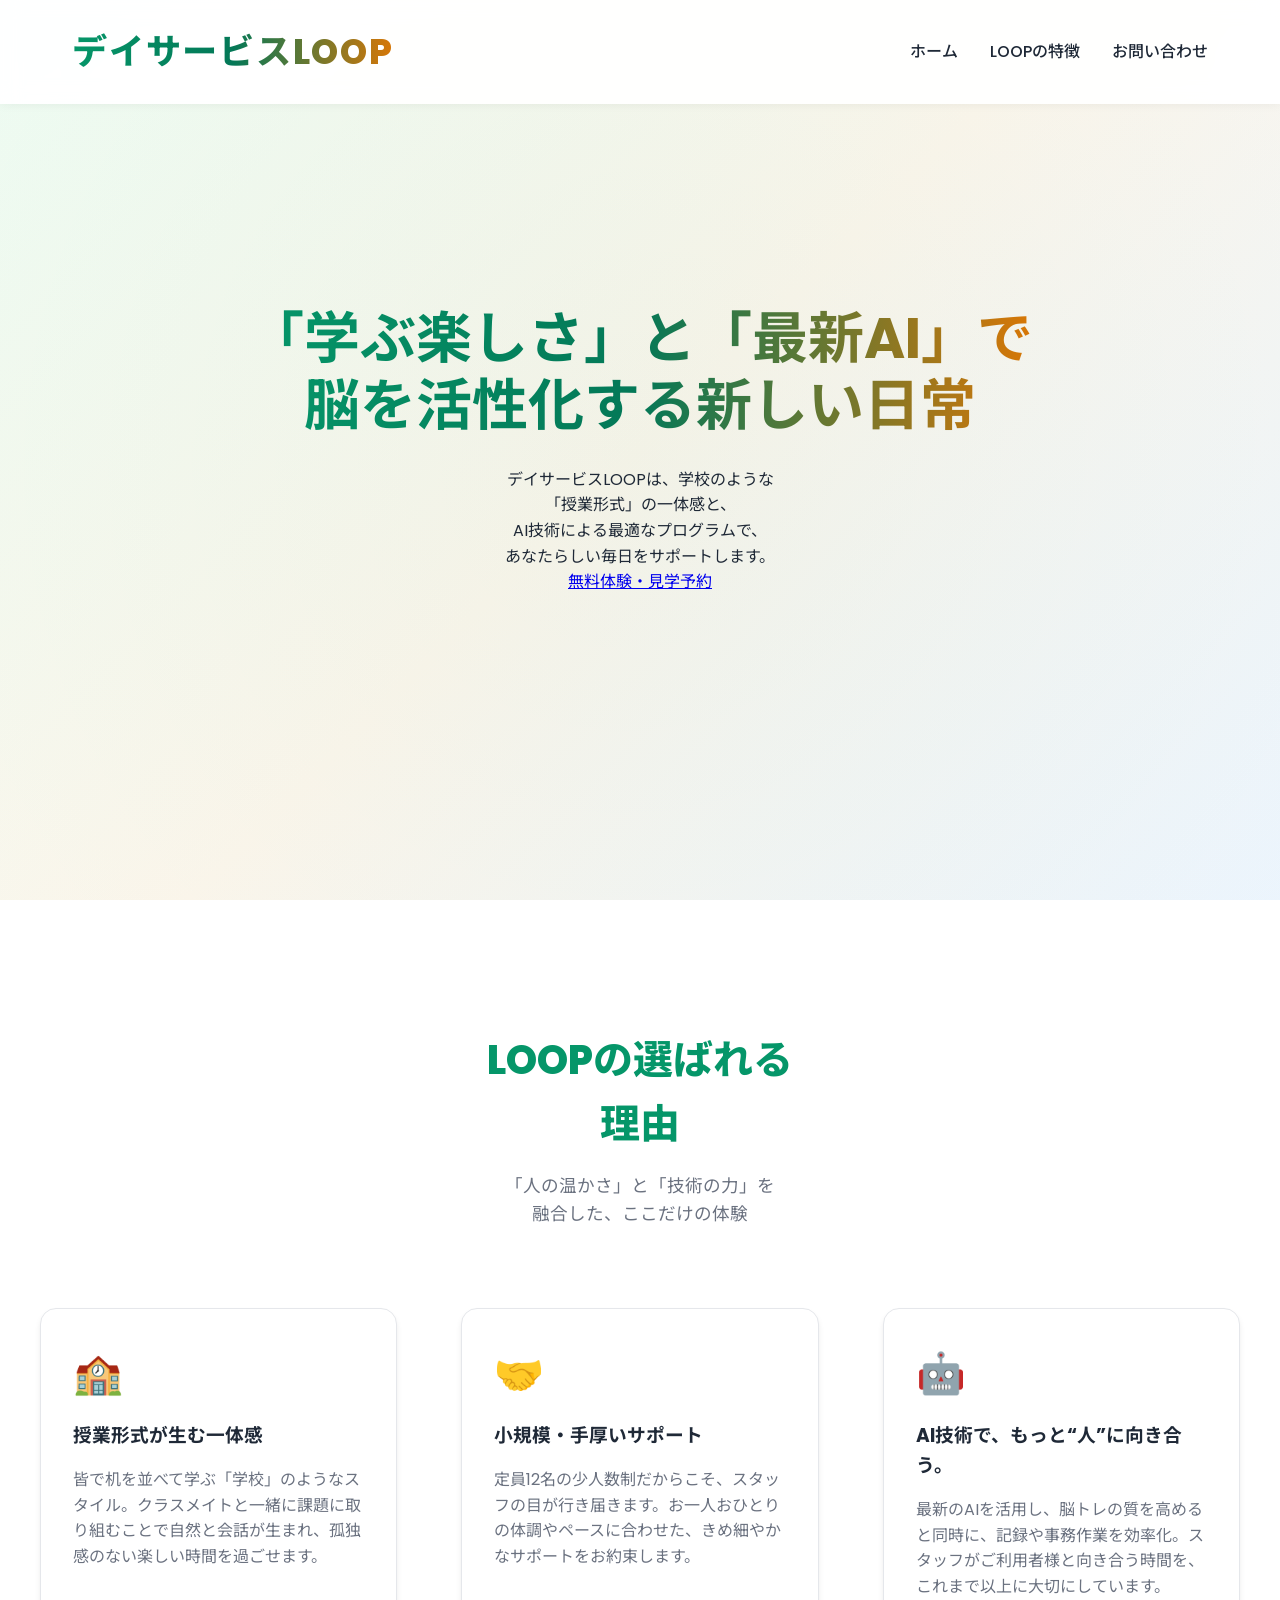
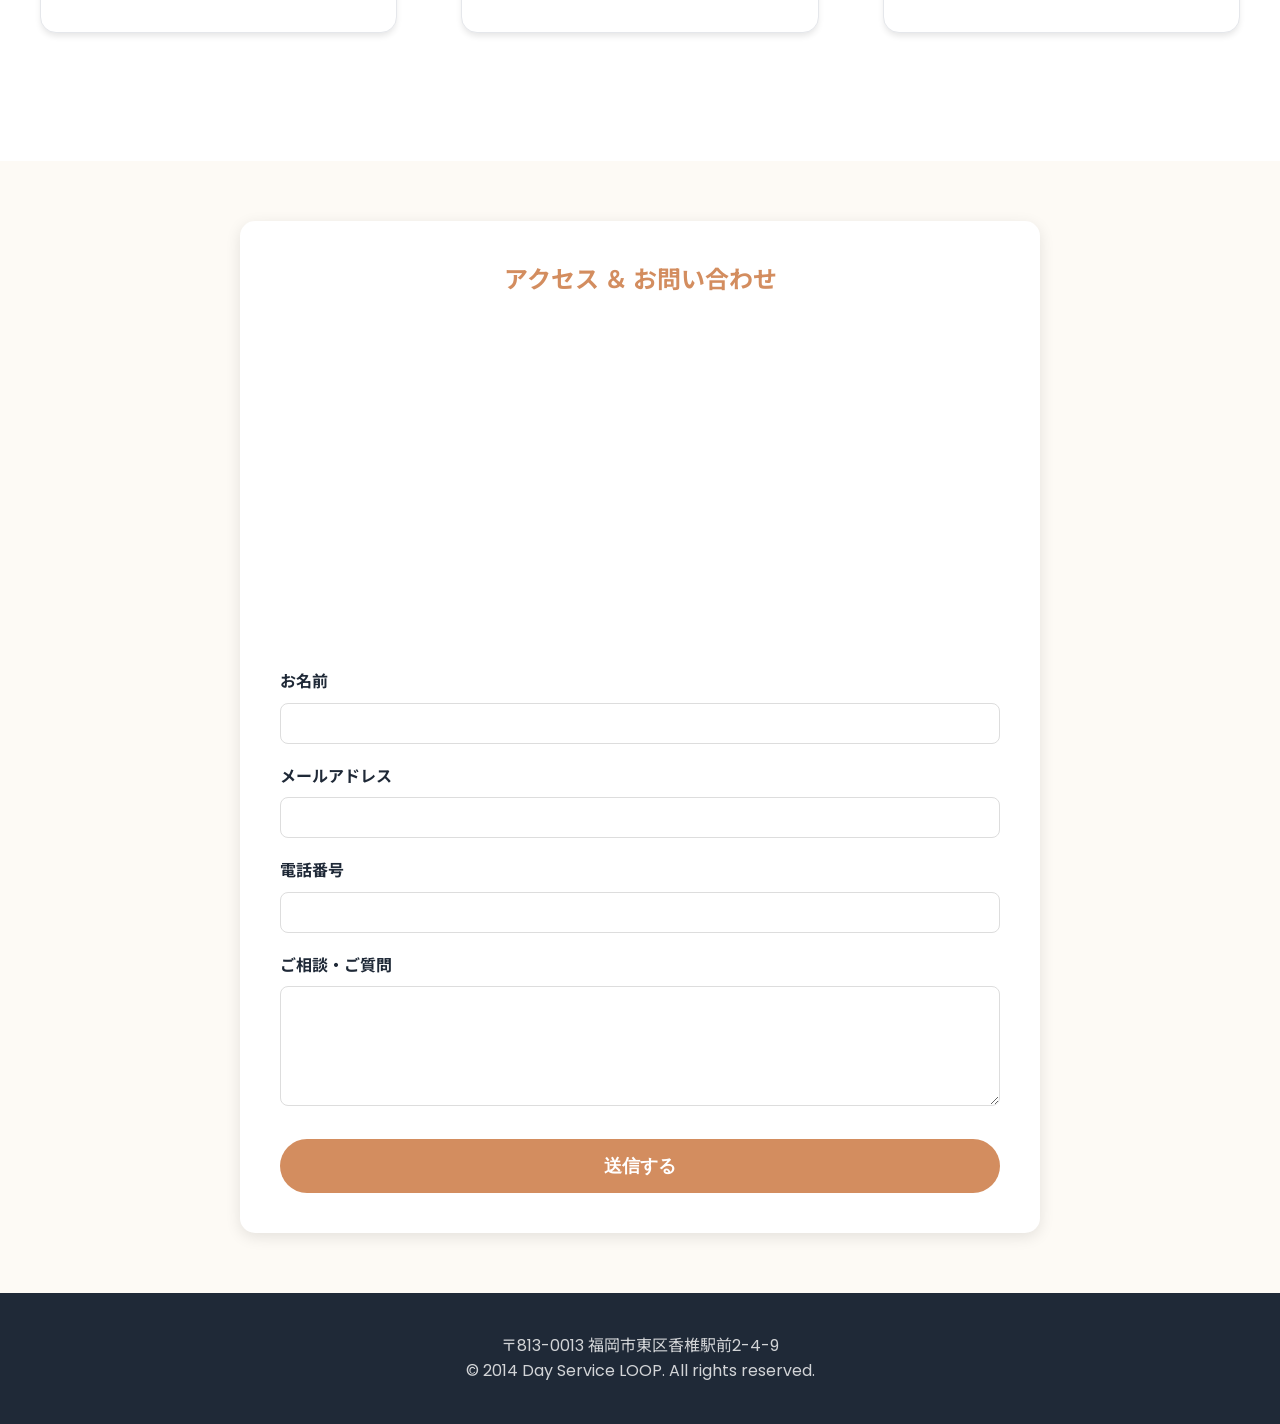
==== commit bf076ce3: "改行の修正" ====
--- a/index.html
+++ b/index.html
@@ -39,8 +39,14 @@
     <!-- Features Section -->
     <section id="features" class="services">
         <div class="section-title">
-            <h2>LOOPの選ばれる理由</h2>
-            <p>「人の温かさ」と「技術の力」を融合した、ここだけの体験</p>
+            <h2>
+                LOOPの選ばれる<br>理由
+            </h2>
+
+            <p>
+                「人の温かさ」と「技術の力」を<br>
+                融合した、ここだけの体験
+            </p>
         </div>
         <div class="services-grid">
             <div class="service-card">
